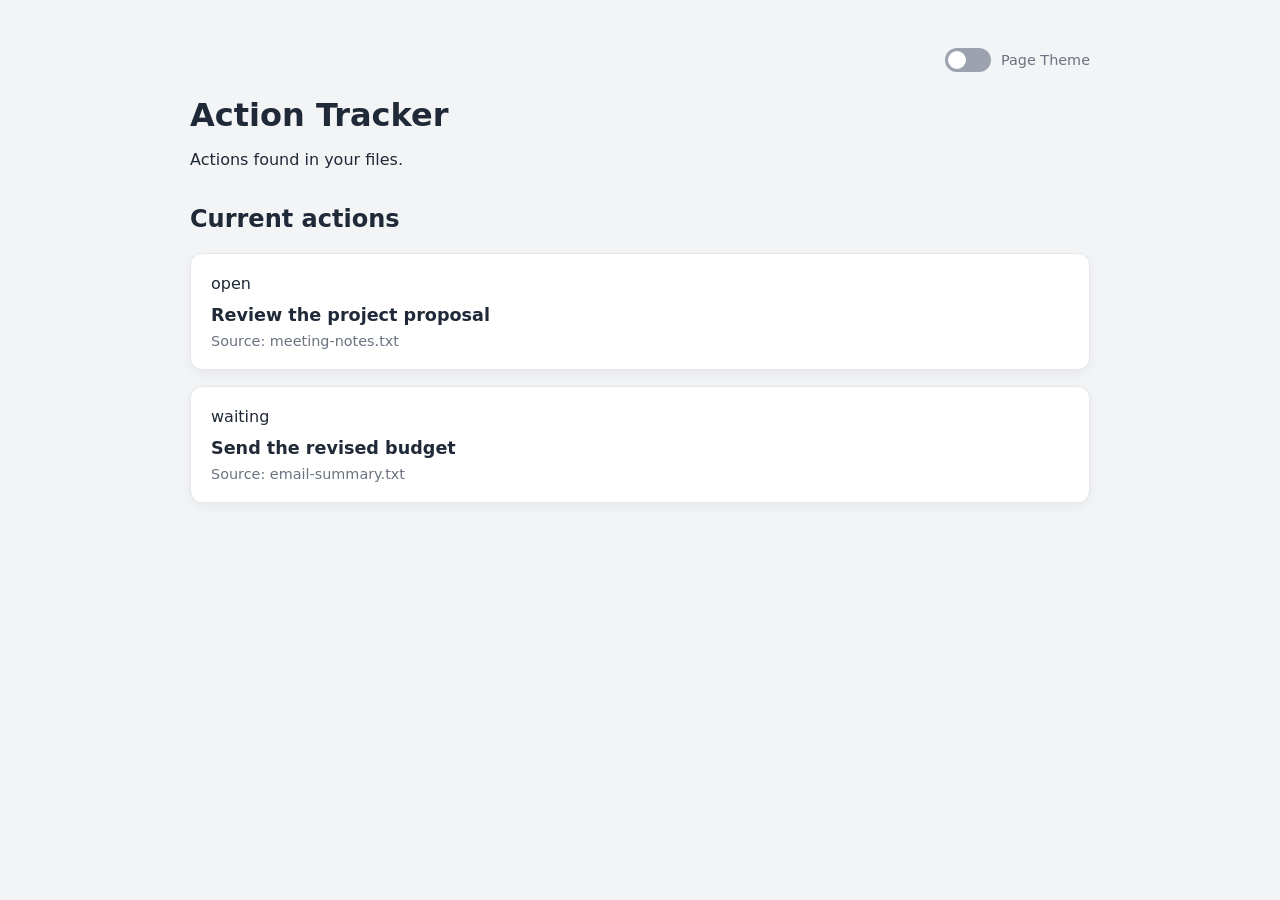
==== index.html @ 8e9c482f "Tons of changes, I simplified the folder strucutre to figure out why I couldn't get the webpage work" ====
<!doctype html>
<html lang="en">
<head>
  <meta charset="UTF-8">
  <meta name="viewport" content="width=device-width, initial-scale=1.0">
  <title>Action Tracker</title>

  <link rel="stylesheet" href="styles.css">
  <link rel="stylesheet" href="darkmode.css" id="dark-mode-stylesheet" disabled>
</head>
<body>
  <main>
    <div class="theme-control">
      <label class="theme-switch">
        <input type="checkbox" id="theme-toggle">
        <span class="slider"></span>
        <span>Page Theme</span>
      </label>
    </div>

    <h1>Action Tracker</h1>
    <p>Actions found in your files.</p>

    <section id="actions-section" aria-labelledby="actions-heading">
      <h2 id="actions-heading">Current actions</h2>

      <div id="actions-container">
        <p>Loading actions...</p>
      </div>
    </section>
  </main>

  <script src="app.js"></script>
</body>
</html>
---- styles.css ----
* {
  box-sizing: border-box;
}

body {
  margin: 0;
  background: #f3f4f6;
  color: #1f2937;
  font-family: system-ui, sans-serif;
  transition: background-color 0.2s, color 0.2s;
}

main {
  width: min(900px, calc(100% - 32px));
  margin: 48px auto;
}

h1 {
  margin-bottom: 8px;
  font-size: 2rem;
}

h2 {
  margin-top: 36px;
}

#actions-container {
  display: grid;
  gap: 16px;
}

.action-card {
  padding: 20px;
  background: white;
  border: 1px solid #e5e7eb;
  border-radius: 12px;
  box-shadow: 0 4px 12px rgb(0 0 0 / 5%);
}

.action-card h3 {
  margin: 12px 0 8px;
  font-size: 1.1rem;
}

.source {
  margin: 0;
  color: #6b7280;
  font-size: 0.9rem;
}

/* Added all of below for dark mode switch  */
.theme-control {
  display: flex;
  justify-content: flex-end;
  margin-bottom: 24px;
}

.theme-switch {
  display: inline-flex;
  align-items: center;
  gap: 10px;
  color: #6b7280;
  font-size: 0.9rem;
  cursor: pointer;
}

.theme-switch input {
  position: absolute;
  opacity: 0;
  pointer-events: none;
}

.slider {
  position: relative;
  width: 46px;
  height: 24px;
  background: #9ca3af;
  border-radius: 999px;
  transition: background-color 0.2s;
}

.slider::after {
  content: "";
  position: absolute;
  top: 3px;
  left: 3px;
  width: 18px;
  height: 18px;
  background: white;
  border-radius: 50%;
  transition: transform 0.2s;
}

.theme-switch input:checked + .slider {
  background: #2563eb;
}

.theme-switch input:checked + .slider::after {
  transform: translateX(22px);
}
---- darkmode.css ----
body {
  background: #111827;
  color: #f3f4f6;
}

.action-card {
  background: #1f2937;
  border-color: #374151;
  box-shadow: 0 4px 12px rgb(0 0 0 / 30%);
}

.source {
  color: #9ca3af;
}

.theme-switch {
  color: #9ca3af;
}
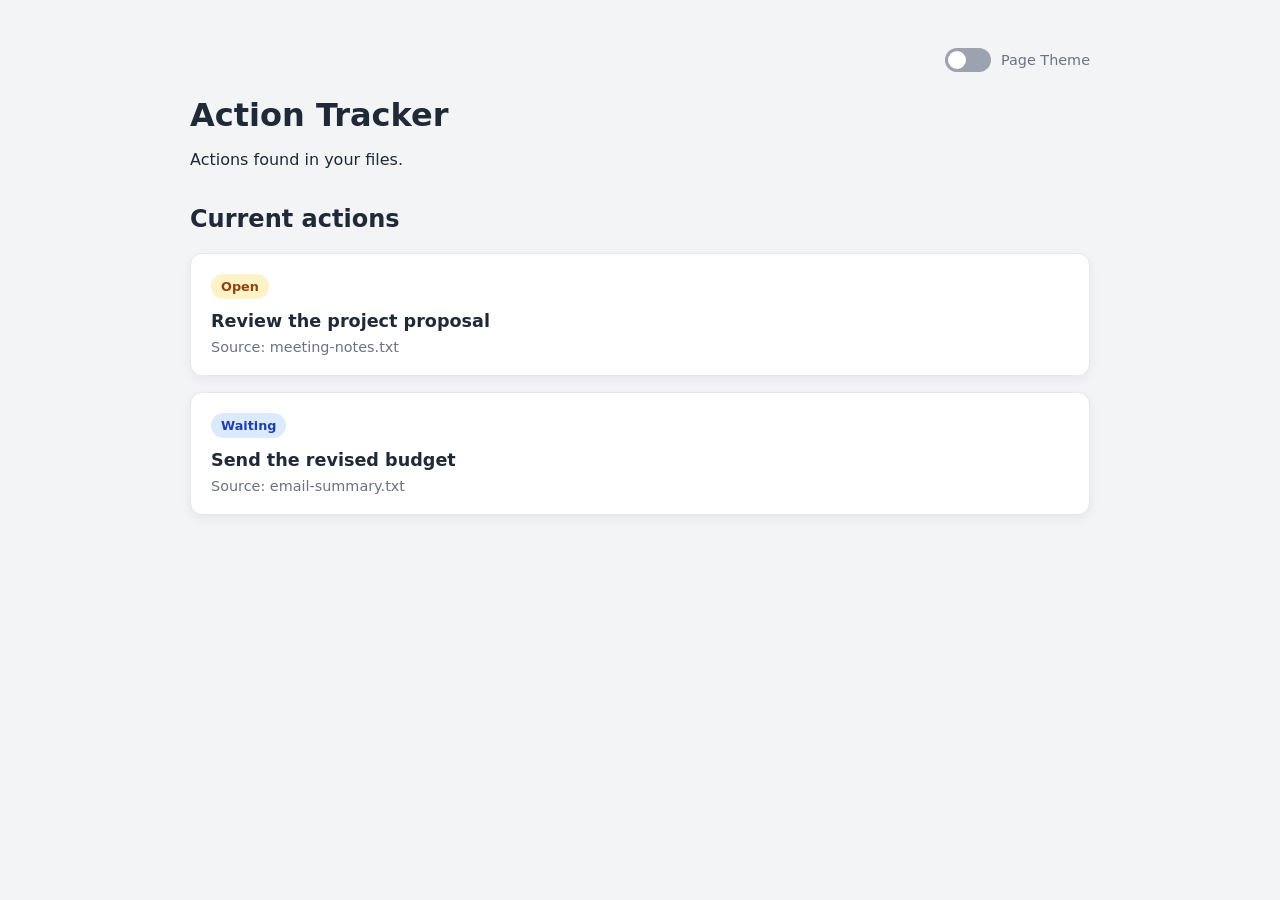
==== commit 4d051f1a: "updated the layout of the folders" ====
--- a/index.html
+++ b/index.html
@@ -5,8 +5,8 @@
   <meta name="viewport" content="width=device-width, initial-scale=1.0">
   <title>Action Tracker</title>
 
-  <link rel="stylesheet" href="styles.css">
-  <link rel="stylesheet" href="darkmode.css" id="dark-mode-stylesheet" disabled>
+  <link rel="stylesheet" href="./style/styles.css">
+  <link rel="stylesheet" href="./style/darkmode.css" id="dark-mode-stylesheet" disabled>
 </head>
 <body>
   <main>
@@ -30,6 +30,6 @@
     </section>
   </main>
 
-  <script src="app.js"></script>
+  <script src="./app/app.js"></script>
 </body>
 </html>
--- a/style/styles.css
+++ b/style/styles.css
@@ -0,0 +1,139 @@
+* {
+  box-sizing: border-box;
+}
+
+body {
+  margin: 0;
+  background: #f3f4f6;
+  color: #1f2937;
+  font-family: system-ui, sans-serif;
+  transition: background-color 0.2s, color 0.2s;
+}
+
+main {
+  width: min(900px, calc(100% - 32px));
+  margin: 48px auto;
+}
+
+h1 {
+  margin-bottom: 8px;
+  font-size: 2rem;
+}
+
+h2 {
+  margin-top: 36px;
+}
+
+#actions-container {
+  display: grid;
+  gap: 16px;
+}
+
+.action-card {
+  padding: 20px;
+  background: white;
+  border: 1px solid #e5e7eb;
+  border-radius: 12px;
+  box-shadow: 0 4px 12px rgb(0 0 0 / 5%);
+}
+
+.action-card h3 {
+  margin: 12px 0 8px;
+  font-size: 1.1rem;
+}
+
+.source {
+  margin: 0;
+  color: #6b7280;
+  font-size: 0.9rem;
+}
+
+/* Added all of below for dark mode switch  */
+.theme-control {
+  display: flex;
+  justify-content: flex-end;
+  margin-bottom: 24px;
+}
+
+.theme-switch {
+  display: inline-flex;
+  align-items: center;
+  gap: 10px;
+  color: #6b7280;
+  font-size: 0.9rem;
+  cursor: pointer;
+}
+
+.theme-switch input {
+  position: absolute;
+  opacity: 0;
+  pointer-events: none;
+}
+
+.slider {
+  position: relative;
+  width: 46px;
+  height: 24px;
+  background: #9ca3af;
+  border-radius: 999px;
+  transition: background-color 0.2s;
+}
+
+.slider::after {
+  content: "";
+  position: absolute;
+  top: 3px;
+  left: 3px;
+  width: 18px;
+  height: 18px;
+  background: white;
+  border-radius: 50%;
+  transition: transform 0.2s;
+}
+
+.theme-switch input:checked + .slider {
+  background: #2563eb;
+}
+
+.theme-switch input:checked + .slider::after {
+  transform: translateX(22px);
+}
+
+.status {
+  display: inline-block;
+  padding: 5px 10px;
+  border-radius: 999px;
+  font-size: 0.8rem;
+  font-weight: 600;
+  text-transform: capitalize;
+}
+
+/* Open actions */
+.status.open {
+  color: #92400e;
+  background-color: #fef3c7;
+}
+
+/* Actions waiting on someone or something */
+.status.waiting {
+  color: #1e40af;
+  background-color: #dbeafe;
+}
+
+/* Blocked actions */
+.status.blocked {
+  color: #991b1b;
+  background-color: #fee2e2;
+}
+
+/* Completed actions */
+.status.done {
+  color: #166534;
+  background-color: #dcfce7;
+}
+
+/* Cancelled actions */
+.status.cancelled {
+  color: #374151;
+  background-color: #e5e7eb;
+}
--- a/style/darkmode.css
+++ b/style/darkmode.css
@@ -0,0 +1,19 @@
+body {
+  background: #10092b;
+  color: #f3f4f6;
+}
+
+.action-card {
+  background: #1f2937;
+  border-color: #374151;
+  box-shadow: 0 4px 12px rgb(0 0 0 / 30%);
+}
+
+.source {
+  color: #9ca3af;
+}
+
+.theme-switch {
+  color: #9ca3af;
+}
+
